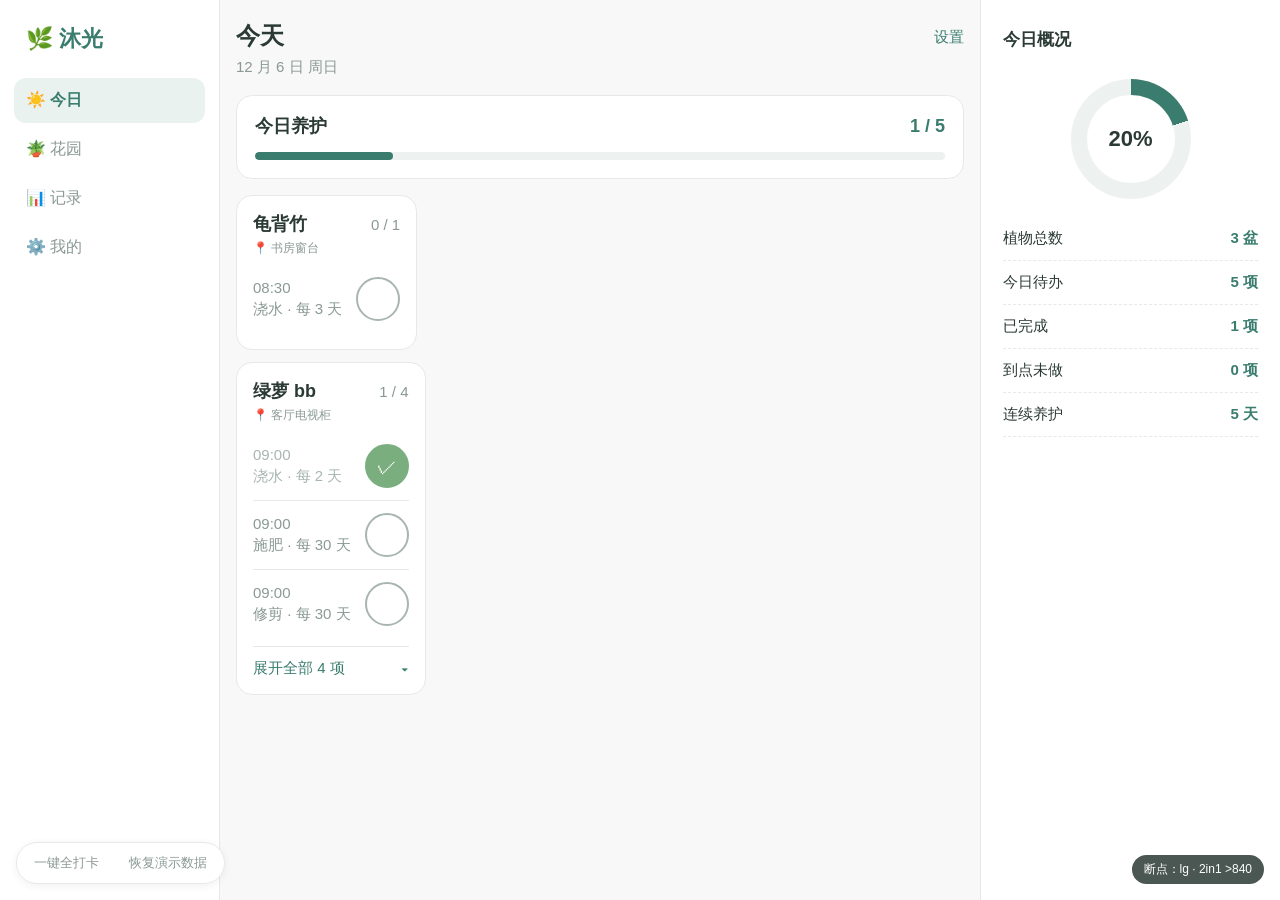
==== docs/index.html @ 33b49bb6 "feat: 沐光 · 植物养护助手 —— 鸿蒙 App + 微信小程序 + web 可交互版（三端同源） - entry/ 鸿蒙端：ArkTS 分层架构，周期到期规则 + RelationalStor" ====
<!DOCTYPE html>
<html lang="zh-CN">
<head>
<meta charset="UTF-8">
<meta name="viewport" content="width=device-width, initial-scale=1.0">
<title>沐光 · 今日</title>
<link rel="icon" type="image/png" href="assets/icon.png">
<link rel="stylesheet" href="assets/app.css">
</head>
<body>

<div class="app">
  <!-- 左侧导航：md / lg 显示 -->
  <nav class="sidenav">
    <div class="logo">🌿 沐光</div>
    <a class="active" href="index.html">☀️ 今日</a>
    <a href="garden.html">🪴 花园</a>
    <a href="record.html">📊 记录</a>
    <a href="settings.html">⚙️ 我的</a>
  </nav>

  <!-- 中间主区 -->
  <main class="content">
    <div class="topbar">
      <div>
        <h1>今天</h1>
        <div class="date" id="dateLabel"></div>
      </div>
      <a class="settings" href="settings.html">设置</a>
    </div>

    <!-- 有待办时的主视图 -->
    <div id="normalView">
      <div class="progress-card" id="progressCard">
        <div class="row">
          <span class="label">今日养护</span>
          <span class="num" id="progressNum">0 / 0</span>
        </div>
        <div class="bar"><i id="progressBar" style="width: 0%"></i></div>
        <div class="cheer">今天的养护都完成啦 ✓</div>
      </div>

      <!-- 按植物分组的待办卡片（JS 渲染） -->
      <div class="todo-list" id="todoList"></div>
    </div>

    <!-- 空状态 -->
    <div class="empty" id="emptyView">
      <div class="icon">🪴</div>
      <p>还没有添加植物</p>
      <a class="btn-primary" href="garden.html">添加第一盆植物</a>
    </div>
  </main>

  <!-- 右侧今日概况：lg 显示 -->
  <aside class="overview">
    <h3>今日概况</h3>
    <div class="donut-wrap">
      <div class="donut" id="donut"><i id="donutNum">0%</i></div>
    </div>
    <div class="stat"><span>植物总数</span><b id="ovPlants">0 盆</b></div>
    <div class="stat"><span>今日待办</span><b id="ovTotal">0 项</b></div>
    <div class="stat"><span>已完成</span><b id="ovDone">0 项</b></div>
    <div class="stat"><span>到点未做</span><b id="ovPassed">0 项</b></div>
    <div class="stat"><span>连续养护</span><b id="ovStreak">0 天</b></div>
  </aside>
</div>

<!-- 底部 Tab：sm 显示 -->
<nav class="tabbar">
  <a class="active" href="index.html"><span class="ico">☀️</span>今日</a>
  <a href="garden.html"><span class="ico">🪴</span>花园</a>
  <a href="record.html"><span class="ico">📊</span>记录</a>
</nav>

<!-- 演示工具条：方便演示与截图 -->
<div class="demo" id="demoBar">
  <button id="btnAllDone">一键全打卡</button>
  <button id="btnReset">恢复演示数据</button>
</div>
<div class="bp">断点：<span class="sm">sm · 手机 &lt;600</span><span class="md">md · 平板 600–840</span><span class="lg">lg · 2in1 &gt;840</span></div>

<script src="assets/app.js"></script>
<script>
  (function () {
    var collapsedIds = []; // 折叠状态存视图层（与 App 一致，刷新页面回到默认折叠）

    function render() {
      var groups = MG.planGrouped(MG.todayStr());
      var list = document.getElementById('todoList');
      var normalView = document.getElementById('normalView');
      var emptyView = document.getElementById('emptyView');

      if (groups.length === 0) {
        normalView.style.display = 'none';
        emptyView.style.display = 'block';
      } else {
        normalView.style.display = 'block';
        emptyView.style.display = 'none';
        list.innerHTML = groups.map(function (g) {
          var open = collapsedIds.indexOf(g.plantId) >= 0;
          var html = '<div class="plant-card' + (open ? ' open' : '') + '" data-plant="' + g.plantId + '">';
          html += '<div class="pc-head"><span class="pc-name">' + MG.esc(g.plantName) + '</span>' +
                  '<span class="pc-count">' + g.doneCount + ' / ' + g.totalCount + '</span></div>';
          html += '<div class="pc-place">📍 ' + MG.esc(g.place || '未填写位置') + '</div>';
          html += '<div class="pc-tasks">';
          g.items.forEach(function (it, idx) {
            var extra = idx >= 3 ? ' extra' : '';
            var cls = 'todo' + (it.status === MG.ST.DONE ? ' done' : '') + (it.passed ? ' overdue' : '') + extra;
            html += '<div class="' + cls + '" data-type="' + MG.esc(it.type) + '">' +
                    '<div class="meta">' +
                      '<div class="time-row">' + MG.esc(it.planTime) +
                        (it.passed ? '<span class="tag-overdue">已过时间</span>' : '') +
                      '</div>' +
                      '<div class="type">' + MG.esc(it.type) + ' · 每 ' + it.intervalDays + ' 天</div>' +
                    '</div>' +
                    '<button class="circle" aria-label="打卡">✓</button>' +
                    '</div>';
          });
          html += '</div>';
          if (g.totalCount > 3) {
            html += '<div class="pc-toggle"><span class="t-label">' + (open ? '收起' : '展开全部 ' + g.totalCount + ' 项') +
                    '</span><span class="t-arrow">' + (open ? '▴' : '▾') + '</span></div>';
          }
          html += '</div>';
          return html;
        }).join('');
      }

      // 总进度 + 右侧概况
      var items = MG.planOf(MG.todayStr());
      var done = 0, passed = 0;
      items.forEach(function (it) { if (it.status === MG.ST.DONE) { done++; } if (it.passed) { passed++; } });
      var total = items.length;
      var rate = total > 0 ? Math.round(done * 100 / total) : 0;
      document.getElementById('progressNum').textContent = done + ' / ' + total;
      document.getElementById('progressBar').style.width = rate + '%';
      document.getElementById('donutNum').textContent = rate + '%';
      document.getElementById('donut').style.background =
        'conic-gradient(var(--primary) 0 ' + rate + '%, #EDF1F0 ' + rate + '% 100%)';
      document.getElementById('progressCard').classList.toggle('all-done', total > 0 && done === total);
      var ov = MG.overview();
      document.getElementById('ovPlants').textContent = ov.plantTotal + ' 盆';
      document.getElementById('ovTotal').textContent = total + ' 项';
      document.getElementById('ovDone').textContent = done + ' 项';
      document.getElementById('ovPassed').textContent = passed + ' 项';
      document.getElementById('ovStreak').textContent = ov.streak + ' 天';
      document.getElementById('dateLabel').textContent = MG.fmtDateFullCN(MG.todayStr());
    }

    // 打卡 / 撤销：点圆圈即切换，写 localStorage，整页重渲染（与 App 就地刷新一致）
    document.getElementById('todoList').addEventListener('click', function (e) {
      var toggle = e.target.closest('.pc-toggle');
      if (toggle) {
        var card = toggle.closest('.plant-card');
        var pid = +card.getAttribute('data-plant');
        var i = collapsedIds.indexOf(pid);
        if (i >= 0) { collapsedIds.splice(i, 1); } else { collapsedIds.push(pid); }
        render();
        return;
      }
      var btn = e.target.closest('.circle');
      if (!btn) { return; }
      var row = btn.closest('.todo');
      var plantId = +row.closest('.plant-card').getAttribute('data-plant');
      var type = row.getAttribute('data-type');
      MG.toggle(plantId, type, MG.todayStr());
      render();
    });

    // 演示工具条
    document.getElementById('btnAllDone').addEventListener('click', function () {
      MG.planOf(MG.todayStr()).forEach(function (it) {
        if (it.status !== MG.ST.DONE) { MG.toggle(it.plantId, it.type, MG.todayStr()); }
      });
      render();
      MG.toast('已全部打卡');
    });
    document.getElementById('btnReset').addEventListener('click', function () {
      MG.resetDemo();
      collapsedIds = [];
      render();
      MG.toast('已恢复演示数据');
    });

    render();
  })();
</script>
</body>
</html>
---- docs/assets/app.css ----
/* ============================================================
   沐光 · 植物养护助手 — web 可交互版共享样式
   与鸿蒙端 common/Constants.ets、memory-bank/DESIGN.md 第 4 节一致
   主色 #3A7D6E ｜ 卡片圆角 16 ｜ 字号 24/18/15 ｜ 三档断点 sm/md/lg
   ============================================================ */
:root {
  --primary: #3A7D6E;      /* 主色：柔和青绿 */
  --primary-soft: #EAF2EF; /* 主色浅底（chip / 头像 / 选中态） */
  --done: #7BAE7F;         /* 已完成 */
  --pending: #A8B5B0;      /* 待办 */
  --warn: #E0A458;         /* 已过时间 */
  --danger: #C25B5B;       /* 危险操作 */
  --bg: #F7F8F7;           /* 页面背景 */
  --card: #FFFFFF;         /* 卡片 */
  --text: #2B3A35;
  --text2: #8A9994;
  --line: #E5EAE8;
  --r: 16px;
}
* { margin: 0; padding: 0; box-sizing: border-box; }
body {
  font-family: "HarmonyOS Sans SC", "PingFang SC", "Microsoft YaHei", sans-serif;
  background: var(--bg); color: var(--text); min-height: 100vh;
  -webkit-font-smoothing: antialiased;
}
button { font-family: inherit; }

/* ===== 断点指示徽章（多端适配证据，截图时可入镜） ===== */
.bp {
  position: fixed; right: 16px; bottom: 16px; z-index: 99;
  background: var(--text); color: #fff; font-size: 12px;
  padding: 6px 12px; border-radius: 999px; opacity: .85;
}
.bp .sm { display: inline; } .bp .md { display: none; } .bp .lg { display: none; }
@media (min-width: 600px)  { .bp .sm { display: none; } .bp .md { display: inline; } }
@media (min-width: 841px)  { .bp .md { display: none; } .bp .lg { display: inline; } }

/* ===== 整体布局：sm 单列 / md 侧栏+双列 / lg 三栏 ===== */
.app { display: grid; grid-template-columns: 1fr; min-height: 100vh; }
@media (min-width: 600px) {
  .app { grid-template-columns: 200px 1fr; }
  .sidenav { display: flex !important; }
  .tabbar  { display: none !important; }
  .content { padding: 28px 28px 28px; max-width: 860px; }
  .todo-list { display: grid; grid-template-columns: 1fr 1fr; gap: 14px; align-items: start; }
  .plant-list { display: grid; grid-template-columns: 1fr 1fr; gap: 14px; align-items: start; }
}
@media (min-width: 841px) {
  .app { grid-template-columns: 220px 1fr 300px; }
  .overview { display: block !important; }
}

/* ===== 左侧导航（md / lg） ===== */
.sidenav {
  display: none; flex-direction: column; gap: 4px;
  background: var(--card); border-right: 1px solid var(--line); padding: 24px 14px;
}
.sidenav .logo { font-size: 22px; font-weight: 600; color: var(--primary); padding: 0 12px 20px; }
.sidenav a {
  display: flex; align-items: center; gap: 10px; text-decoration: none;
  color: var(--text2); font-size: 16px; padding: 12px; border-radius: 12px;
}
.sidenav a.active { background: var(--primary-soft); color: var(--primary); font-weight: 600; }
.sidenav a:hover { background: #F0F4F2; }

/* ===== 中间内容区 ===== */
.content { padding: 20px 16px 90px; }
.topbar { display: flex; justify-content: space-between; align-items: flex-start; margin-bottom: 18px; }
.topbar h1 { font-size: 24px; font-weight: 600; }
.topbar .date, .topbar .sub { color: var(--text2); font-size: 15px; margin-top: 6px; }
.topbar a.settings { color: var(--primary); text-decoration: none; font-size: 15px; padding-top: 8px; }
.topbar a.back { color: var(--primary); text-decoration: none; font-size: 26px; line-height: 1; padding: 2px 10px 0 0; }
.btn-add { background: var(--primary); color: #fff; border: none; font-size: 15px;
  padding: 10px 18px; border-radius: 999px; cursor: pointer; }
.btn-add:hover { opacity: .92; }

/* ===== 今日进度卡 ===== */
.progress-card {
  background: var(--card); border: 1px solid var(--line); border-radius: var(--r);
  padding: 18px; margin-bottom: 16px;
}
.progress-card .row { display: flex; justify-content: space-between; align-items: center; }
.progress-card .label { font-size: 18px; font-weight: 600; }
.progress-card .num { color: var(--primary); font-size: 18px; font-weight: 600; }
.bar { height: 8px; background: #EDF1F0; border-radius: 999px; margin-top: 14px; overflow: hidden; }
.bar i { display: block; height: 100%; background: var(--primary); border-radius: 999px; transition: width .3s; }
.cheer { color: var(--text2); font-size: 15px; margin-top: 10px; display: none; }
.all-done .cheer { display: block; }

/* ===== 今日待办：按植物分组卡片 ===== */
.todo-list { display: flex; flex-direction: column; gap: 12px; }
.plant-card {
  background: var(--card); border: 1px solid var(--line); border-radius: var(--r);
  padding: 16px;
}
.plant-card .pc-head { display: flex; justify-content: space-between; align-items: center; }
.plant-card .pc-name { font-size: 18px; font-weight: 600; }
.plant-card .pc-count { font-size: 15px; color: var(--text2); }
.plant-card.all-done .pc-count { color: var(--done); }
.plant-card .pc-place { font-size: 12px; color: var(--text2); margin-top: 4px; }
.plant-card .pc-tasks { margin-top: 8px; }
/* 折叠：养护项超过 3 项默认收起，点"展开全部"看全（与 App 今日页一致） */
.plant-card .todo.extra { display: none; }
.plant-card.open .todo.extra { display: flex; }
.plant-card .pc-toggle {
  display: flex; justify-content: space-between; align-items: center;
  margin-top: 8px; padding-top: 12px; border-top: 1px solid var(--line);
  color: var(--primary); font-size: 15px; cursor: pointer; user-select: none;
}
.plant-card .pc-toggle:hover { opacity: .8; }

.todo {
  display: flex; align-items: center; gap: 14px; position: relative;
  padding: 12px 0;
}
.todo + .todo { border-top: 1px solid var(--line); }
.todo .meta { flex: 1; min-width: 0; }
.todo .time-row { display: flex; align-items: center; gap: 8px; font-size: 15px; color: var(--text2); }
.tag-overdue {
  display: none; font-size: 12px; color: #fff; background: var(--warn);
  padding: 2px 8px; border-radius: 999px;
}
.todo.overdue .tag-overdue { display: inline-block; }
.todo .type { font-size: 15px; color: var(--text2); margin-top: 4px; }
.todo.done .type { color: var(--pending); }
.todo.done .time-row { color: var(--pending); }

.circle {
  width: 44px; height: 44px; border-radius: 50%; border: 2px solid var(--pending);
  background: transparent; cursor: pointer; flex-shrink: 0;
  display: flex; align-items: center; justify-content: center; font-size: 20px; color: transparent;
  transition: transform .12s;
}
.circle:active { transform: scale(.9); }
.todo.done .circle { background: var(--done); border-color: var(--done); color: #fff; }

/* ===== 空状态 ===== */
.empty { display: none; text-align: center; padding: 70px 20px; }
.empty .icon { font-size: 52px; }
.empty p { color: var(--text2); font-size: 16px; margin: 16px 0 22px; }
.btn-primary {
  display: inline-block; background: var(--primary); color: #fff; text-decoration: none;
  font-size: 17px; padding: 13px 26px; border-radius: 999px; border: none; cursor: pointer;
}
.btn-primary:hover { opacity: .92; }

/* ===== 底部 Tab（仅 sm） ===== */
.tabbar {
  display: flex; position: fixed; left: 0; right: 0; bottom: 0;
  background: var(--card); border-top: 1px solid var(--line); padding: 8px 0 14px;
}
.tabbar a {
  flex: 1; text-align: center; text-decoration: none; color: var(--text2); font-size: 13px;
}
.tabbar a .ico { display: block; font-size: 22px; margin-bottom: 2px; }
.tabbar a.active { color: var(--primary); font-weight: 600; }

/* ===== 右侧信息栏（仅 lg） ===== */
.overview {
  display: none; background: var(--card); border-left: 1px solid var(--line);
  padding: 28px 22px;
}
.overview h3 { font-size: 17px; margin-bottom: 18px; }
.stat { display: flex; justify-content: space-between; padding: 12px 0; border-bottom: 1px dashed var(--line); font-size: 15px; }
.stat b { color: var(--primary); }
.donut-wrap { text-align: center; padding: 10px 0 18px; }
.donut { width: 120px; height: 120px; border-radius: 50%;
  background: conic-gradient(var(--primary) 0 25%, #EDF1F0 25% 100%);
  display: inline-flex; align-items: center; justify-content: center; }
.donut i { width: 88px; height: 88px; background: var(--card); border-radius: 50%;
  display: flex; align-items: center; justify-content: center; font-style: normal; font-size: 22px; font-weight: 600; }

/* ===== 演示工具条（原型演示专用） ===== */
.demo {
  position: fixed; left: 16px; bottom: 16px; z-index: 99; display: flex; gap: 6px;
  background: var(--card); border: 1px solid var(--line); border-radius: 999px; padding: 5px;
  box-shadow: 0 2px 10px rgba(0,0,0,.06);
}
.demo button {
  border: none; background: transparent; font-size: 13px; color: var(--text2);
  padding: 6px 12px; border-radius: 999px; cursor: pointer;
}
.demo button:hover { color: var(--primary); }

/* ===== 花园页：植物卡片 ===== */
.plant-list { display: flex; flex-direction: column; gap: 12px; }
.plant { background: var(--card); border: 1px solid var(--line); border-radius: var(--r); padding: 16px; }
.plant .head { display: flex; align-items: center; gap: 12px; }
.plant .avatar { width: 46px; height: 46px; border-radius: 12px; background: var(--primary-soft);
  display: flex; align-items: center; justify-content: center; font-size: 24px; flex-shrink: 0; }
.plant .info { flex: 1; min-width: 0; }
.plant .name { font-size: 18px; font-weight: 600; }
.plant .species { font-size: 15px; color: var(--text2); margin-top: 2px; }
.plant .loc { display: inline-block; font-size: 12px; color: var(--primary);
  background: var(--primary-soft); border-radius: 999px; padding: 2px 10px; margin-top: 6px; }
.plant .ops { display: flex; gap: 8px; flex-shrink: 0; }
.plant .ops button { border: 1px solid var(--line); background: transparent; color: var(--text2);
  font-size: 13px; padding: 6px 12px; border-radius: 999px; cursor: pointer; }
.plant .ops button:hover { color: var(--primary); border-color: var(--primary); }
.plant .ops button.danger:hover { color: var(--danger); border-color: var(--danger); }
.plant .plans { margin-top: 12px; border-top: 1px dashed var(--line); padding-top: 10px;
  display: flex; flex-direction: column; gap: 6px; }
.plant .plan { font-size: 14px; color: var(--text2); display: flex; justify-content: space-between; }
.plant .plan b { color: var(--text); font-weight: 500; }
.plant.archived { opacity: .55; }
.plant.archived .name::after { content: "（已归档）"; font-size: 13px; color: var(--text2); font-weight: 400; }

/* ===== 记录页 ===== */
.seg { display: inline-flex; background: #EDF1F0; border-radius: 999px; padding: 4px; margin-bottom: 16px; }
.seg button { border: none; background: transparent; font-size: 14px; color: var(--text2);
  padding: 8px 18px; border-radius: 999px; cursor: pointer; }
.seg button.on { background: var(--card); color: var(--primary); font-weight: 600;
  box-shadow: 0 1px 4px rgba(0,0,0,.08); }
.stat-card {
  background: var(--card); border: 1px solid var(--line); border-radius: var(--r);
  padding: 18px; margin-bottom: 16px; display: flex; align-items: center; gap: 18px;
}
.stat-card .donut { width: 96px; height: 96px; flex-shrink: 0; }
.stat-card .donut i { width: 70px; height: 70px; font-size: 18px; }
.stat-card .nums .t { font-size: 16px; font-weight: 600; }
.stat-card .nums .d { font-size: 14px; color: var(--text2); margin-top: 8px; line-height: 1.7; }
.stat-card .nums .d b { color: var(--text); }
.stat-card .nums .d .miss { color: var(--warn); }

.rec-group { margin-bottom: 18px; }
.group-date { font-size: 13px; color: var(--text2); margin: 0 2px 8px; }
.rec {
  background: var(--card); border: 1px solid var(--line); border-radius: var(--r);
  padding: 12px 14px; display: flex; align-items: center; gap: 12px; margin-bottom: 8px;
}
.rec .avatar { width: 38px; height: 38px; border-radius: 10px; background: var(--primary-soft);
  display: flex; align-items: center; justify-content: center; font-size: 20px; flex-shrink: 0; }
.rec .meta { flex: 1; min-width: 0; }
.rec .name { font-size: 16px; font-weight: 600; }
.rec .type { font-size: 13px; color: var(--text2); margin-top: 2px; }
.rec .time { font-size: 13px; color: var(--text2); flex-shrink: 0; }
.rec .ok { width: 24px; height: 24px; border-radius: 50%; background: var(--done); color: #fff;
  display: flex; align-items: center; justify-content: center; font-size: 14px; flex-shrink: 0; }
.rec .miss { width: 24px; height: 24px; border-radius: 50%; border: 1px dashed var(--pending);
  color: var(--pending); display: flex; align-items: center; justify-content: center; font-size: 13px; flex-shrink: 0; }
.rec.skipped { opacity: .6; }

/* ===== 设置页 ===== */
.group {
  background: var(--card); border: 1px solid var(--line); border-radius: var(--r);
  padding: 4px 16px; margin-bottom: 16px;
}
.group .g-title { font-size: 13px; color: var(--text2); padding: 14px 0 6px; }
.group .row { display: flex; justify-content: space-between; align-items: center;
  gap: 12px; padding: 13px 0; border-top: 1px solid var(--line); }
.group .row:first-of-type { border-top: none; }
.group .label { font-size: 16px; }
.group .label .sub { display: block; font-size: 12px; color: var(--text2); margin-top: 3px; }
.group .val { font-size: 14px; color: var(--text2); flex-shrink: 0; }
.switch { width: 48px; height: 28px; border-radius: 999px; border: none; background: #D8DFDC;
  position: relative; cursor: pointer; transition: background .2s; flex-shrink: 0; }
.switch::after { content: ""; position: absolute; left: 3px; top: 3px; width: 22px; height: 22px;
  border-radius: 50%; background: #fff; transition: left .2s; box-shadow: 0 1px 3px rgba(0,0,0,.2); }
.switch.on { background: var(--primary); }
.switch.on::after { left: 23px; }
.btn-line { border: 1px solid var(--line); background: transparent; color: var(--text2);
  font-size: 14px; padding: 8px 16px; border-radius: 999px; cursor: pointer; flex-shrink: 0; }
.btn-line:hover { color: var(--primary); border-color: var(--primary); }
.btn-danger-line { border: 1px solid var(--danger); background: transparent; color: var(--danger);
  font-size: 14px; padding: 8px 16px; border-radius: 999px; cursor: pointer; flex-shrink: 0; }
.btn-danger-line:hover { background: var(--danger); color: #fff; }

/* ===== 弹层：植物编辑 ===== */
.mask { display: none; position: fixed; inset: 0; background: rgba(30,40,37,.4); z-index: 50;
  align-items: flex-end; justify-content: center; }
.mask.open { display: flex; }
@media (min-width: 600px) { .mask { align-items: center; } }
.sheet { background: var(--card); width: 100%; max-width: 560px; max-height: 92vh; overflow-y: auto;
  border-radius: 20px 20px 0 0; padding: 20px 18px 28px; }
@media (min-width: 600px) { .sheet { border-radius: 20px; } }
.sheet .title-row { display: flex; justify-content: space-between; align-items: center; margin-bottom: 16px; }
.sheet .title-row h2 { font-size: 20px; }
.sheet .close { border: none; background: transparent; font-size: 20px; color: var(--text2); cursor: pointer; }
.field { margin-bottom: 14px; }
.field label { display: block; font-size: 15px; color: var(--text2); margin-bottom: 6px; }
.field input { width: 100%; font-size: 17px; padding: 12px 14px; border: 1px solid var(--line);
  border-radius: 12px; outline: none; background: #FAFBFA; }
.field input:focus { border-color: var(--primary); }
.field .err { display: none; color: var(--danger); font-size: 13px; margin-top: 6px; }
.field.invalid input { border-color: var(--danger); }
.field.invalid .err { display: block; }

.plan-block { border-top: 1px solid var(--line); margin-top: 6px; padding-top: 14px; }
.plan-block h3 { font-size: 16px; margin-bottom: 10px; }
.plan-tip { font-size: 12px; color: var(--text2); margin-bottom: 10px; }
.plan-row { background: #FAFBFA; border: 1px solid var(--line); border-radius: 12px;
  padding: 12px; margin-bottom: 10px; display: flex;
  gap: 8px; align-items: center; flex-wrap: wrap; }
.plan-row select, .plan-row input { font-size: 15px; padding: 8px; border: 1px solid var(--line);
  border-radius: 8px; background: #fff; outline: none; }
.plan-row .del { border: none; background: transparent; color: var(--danger); font-size: 14px; cursor: pointer; }
.type-chip { font-size: 15px; color: var(--primary); background: var(--primary-soft); border: none;
  border-radius: 8px; padding: 8px 12px; cursor: pointer; }
.type-chip:hover { opacity: .85; }
.btn-ghost { width: 100%; border: 1px dashed var(--pending); background: transparent;
  color: var(--text2); font-size: 15px; padding: 11px; border-radius: 12px; cursor: pointer; }
.btn-ghost:hover { color: var(--primary); border-color: var(--primary); }
.btn-save { width: 100%; margin-top: 16px; background: var(--primary); color: #fff; border: none;
  font-size: 17px; padding: 14px; border-radius: 999px; cursor: pointer; }
.btn-save:hover { opacity: .92; }

/* ===== 养护类型选择器 ===== */
.picker-mask { display: none; position: fixed; inset: 0; background: rgba(30,40,37,.4); z-index: 70;
  align-items: flex-end; justify-content: center; }
.picker-mask.open { display: flex; }
@media (min-width: 600px) { .picker-mask { align-items: center; } }
.picker { background: var(--card); width: 100%; max-width: 560px; border-radius: 20px 20px 0 0;
  padding: 20px 18px 28px; }
@media (min-width: 600px) { .picker { border-radius: 20px; } }
.picker h3 { font-size: 18px; margin-bottom: 4px; }
.preset-row { display: flex; gap: 8px; flex-wrap: wrap; margin: 14px 0 4px; }
.preset { font-size: 15px; color: var(--primary); background: var(--primary-soft); border: none;
  border-radius: 8px; padding: 9px 16px; cursor: pointer; }
.preset:hover { background: var(--primary); color: #fff; }
.picker-label { font-size: 12px; color: var(--text2); margin: 16px 0 8px; }
.custom-row { display: flex; gap: 10px; }
.custom-row input { flex: 1; font-size: 15px; padding: 11px 12px; border: 1px solid var(--line);
  border-radius: 10px; outline: none; background: #FAFBFA; }
.custom-row button { background: var(--primary); color: #fff; border: none; font-size: 15px;
  padding: 0 20px; border-radius: 10px; cursor: pointer; }
.picker .cancel { width: 100%; margin-top: 10px; background: transparent; border: none;
  color: var(--text2); font-size: 15px; padding: 11px; cursor: pointer; }

/* ===== 对话框 / Toast / 通知横幅 ===== */
.dialog-mask { display: none; position: fixed; inset: 0; background: rgba(30,40,37,.4); z-index: 80;
  align-items: center; justify-content: center; padding: 24px; }
.dialog-mask.open { display: flex; }
.dialog { background: var(--card); border-radius: 20px; padding: 22px 20px; width: 100%; max-width: 340px; }
.dialog h3 { font-size: 18px; margin-bottom: 10px; }
.dialog p { font-size: 14px; color: var(--text2); line-height: 1.7; margin-bottom: 18px; }
.dialog .ops { display: flex; gap: 10px; }
.dialog .ops button { flex: 1; border: none; font-size: 15px; padding: 12px; border-radius: 999px; cursor: pointer; }
.dialog .ops .cancel { background: #EDF1F0; color: var(--text2); }
.dialog .ops .confirm { background: var(--danger); color: #fff; }

.toast {
  position: fixed; left: 50%; bottom: 96px; transform: translateX(-50%) translateY(8px);
  background: var(--text); color: #fff; font-size: 14px; padding: 10px 18px;
  border-radius: 999px; opacity: 0; pointer-events: none; transition: opacity .25s, transform .25s;
  z-index: 90; max-width: 86vw; text-align: center;
}
.toast.show { opacity: .92; transform: translateX(-50%) translateY(0); }

/* web 版"通知"演示：顶部横幅（非系统通知） */
.notif {
  position: fixed; left: 50%; top: 14px; transform: translateX(-50%) translateY(-8px);
  background: var(--card); border: 1px solid var(--line); border-radius: 14px;
  box-shadow: 0 6px 24px rgba(30,40,37,.14); padding: 12px 16px; z-index: 95;
  display: flex; align-items: center; gap: 10px; font-size: 14px; max-width: 92vw;
  opacity: 0; pointer-events: none; transition: opacity .25s, transform .25s;
}
.notif.show { opacity: 1; transform: translateX(-50%) translateY(0); }
.notif .n-ico { font-size: 22px; }
.notif .n-body b { display: block; font-size: 14px; }
.notif .n-body span { font-size: 12px; color: var(--text2); }
.notif .n-tag { font-size: 11px; color: var(--warn); border: 1px solid var(--warn);
  border-radius: 999px; padding: 1px 8px; flex-shrink: 0; }
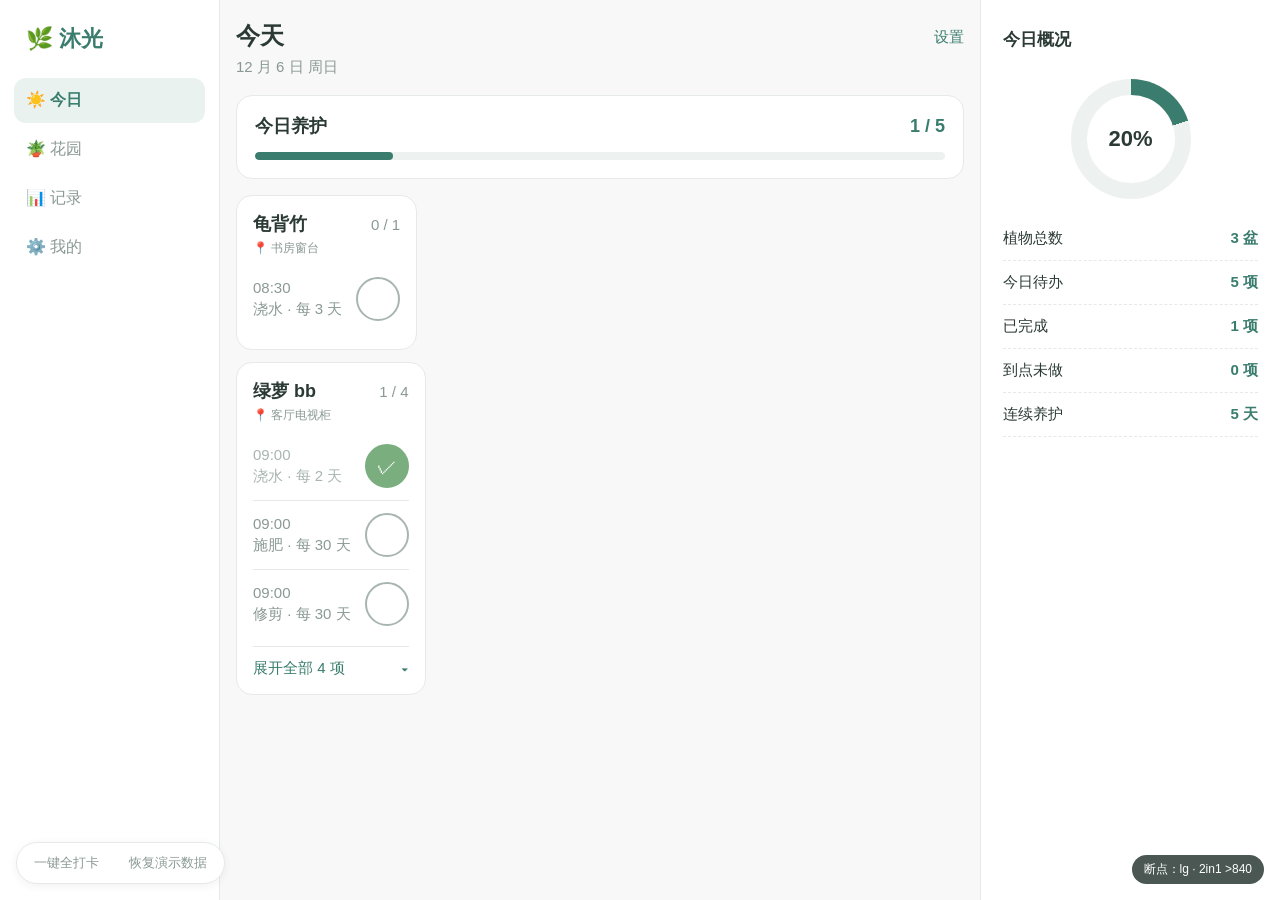
==== commit 42ec2bcb: "sync: 三端修复同步（10 个本地 commit 经 API 合并提交） - 73f01c8 新增 web 可交互版（docs/） - c1b20cf 新增微信小程序端（miniprogram/）" ====
--- a/docs/index.html
+++ b/docs/index.html
@@ -107,7 +107,7 @@
           g.items.forEach(function (it, idx) {
             var extra = idx >= 3 ? ' extra' : '';
             var cls = 'todo' + (it.status === MG.ST.DONE ? ' done' : '') + (it.passed ? ' overdue' : '') + extra;
-            html += '<div class="' + cls + '" data-type="' + MG.esc(it.type) + '">' +
+            html += '<div class="' + cls + '" data-type="' + MG.esc(it.type) + '" data-interval="' + it.intervalDays + '">' +
                     '<div class="meta">' +
                       '<div class="time-row">' + MG.esc(it.planTime) +
                         (it.passed ? '<span class="tag-overdue">已过时间</span>' : '') +
@@ -164,14 +164,15 @@
       var row = btn.closest('.todo');
       var plantId = +row.closest('.plant-card').getAttribute('data-plant');
       var type = row.getAttribute('data-type');
-      MG.toggle(plantId, type, MG.todayStr());
+      var intervalDays = +row.getAttribute('data-interval');
+      MG.toggle(plantId, type, intervalDays, MG.todayStr());
       render();
     });
 
     // 演示工具条
     document.getElementById('btnAllDone').addEventListener('click', function () {
       MG.planOf(MG.todayStr()).forEach(function (it) {
-        if (it.status !== MG.ST.DONE) { MG.toggle(it.plantId, it.type, MG.todayStr()); }
+        if (it.status !== MG.ST.DONE) { MG.toggle(it.plantId, it.type, it.intervalDays, MG.todayStr()); }
       });
       render();
       MG.toast('已全部打卡');
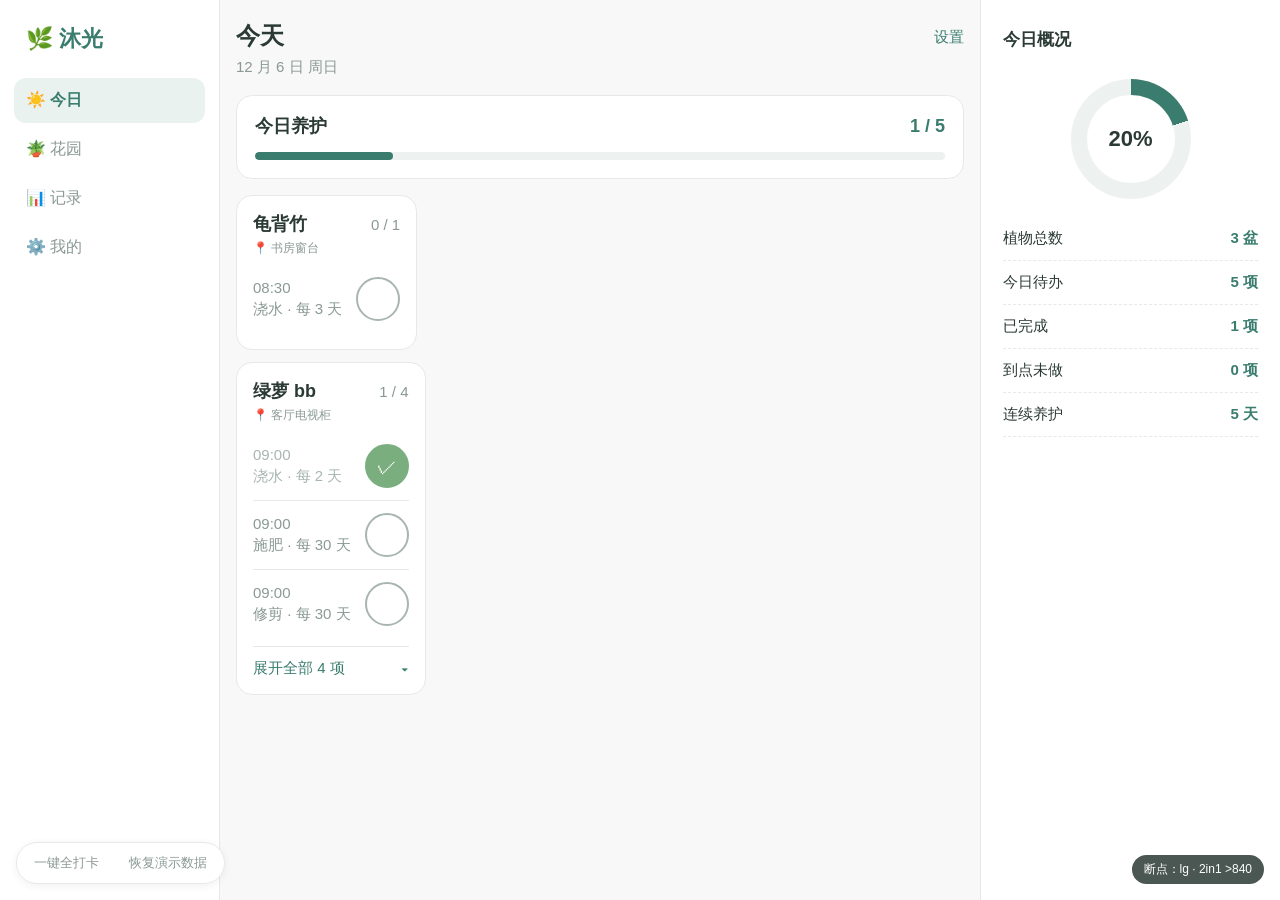
==== commit 1d3b5f9b: "fix: 今日页「添加第一盆植物」一步直达添加弹层（经 API 同步本地 commit 91f7982） - 小程序：今日页跳转前置全局信号 pendingAddPlant，花园页 onShow 消费" ====
--- a/docs/index.html
+++ b/docs/index.html
@@ -48,7 +48,7 @@
     <div class="empty" id="emptyView">
       <div class="icon">🪴</div>
       <p>还没有添加植物</p>
-      <a class="btn-primary" href="garden.html">添加第一盆植物</a>
+      <a class="btn-primary" href="garden.html?add=1">添加第一盆植物</a>
     </div>
   </main>
 
